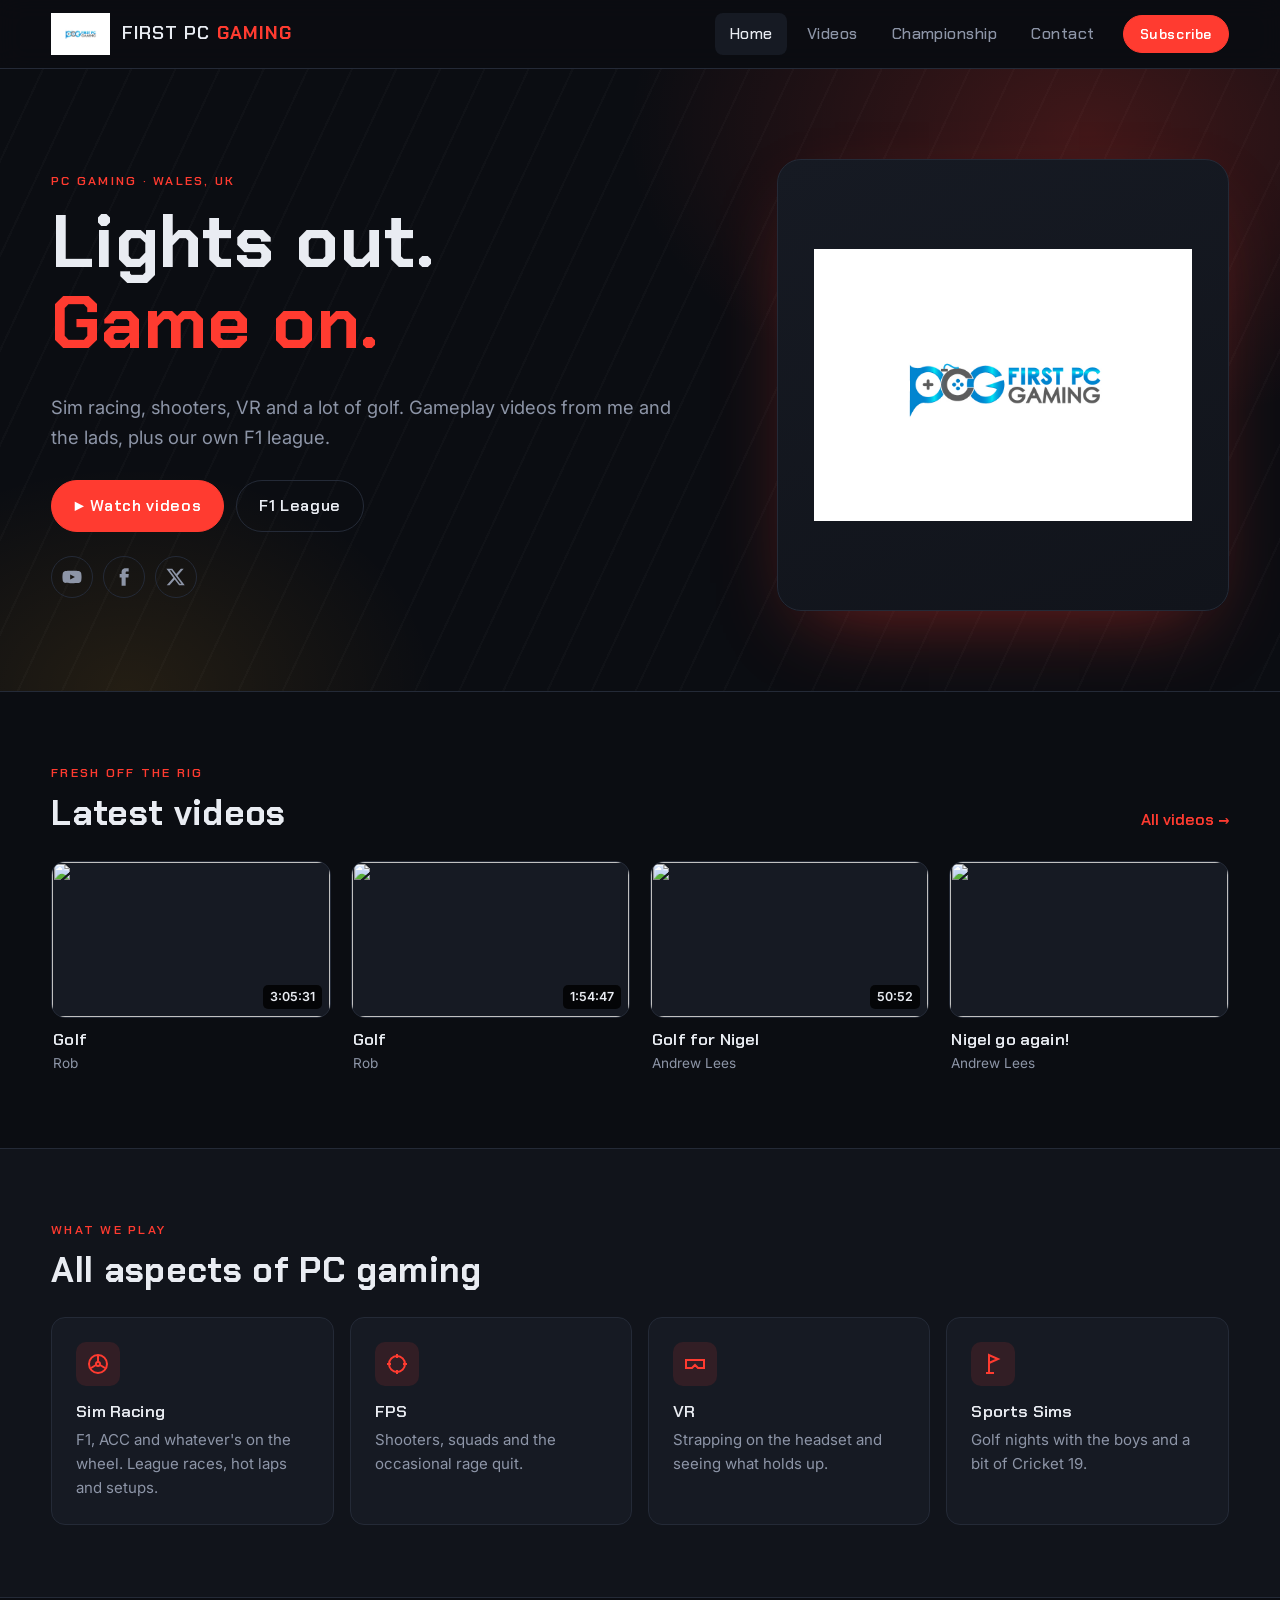
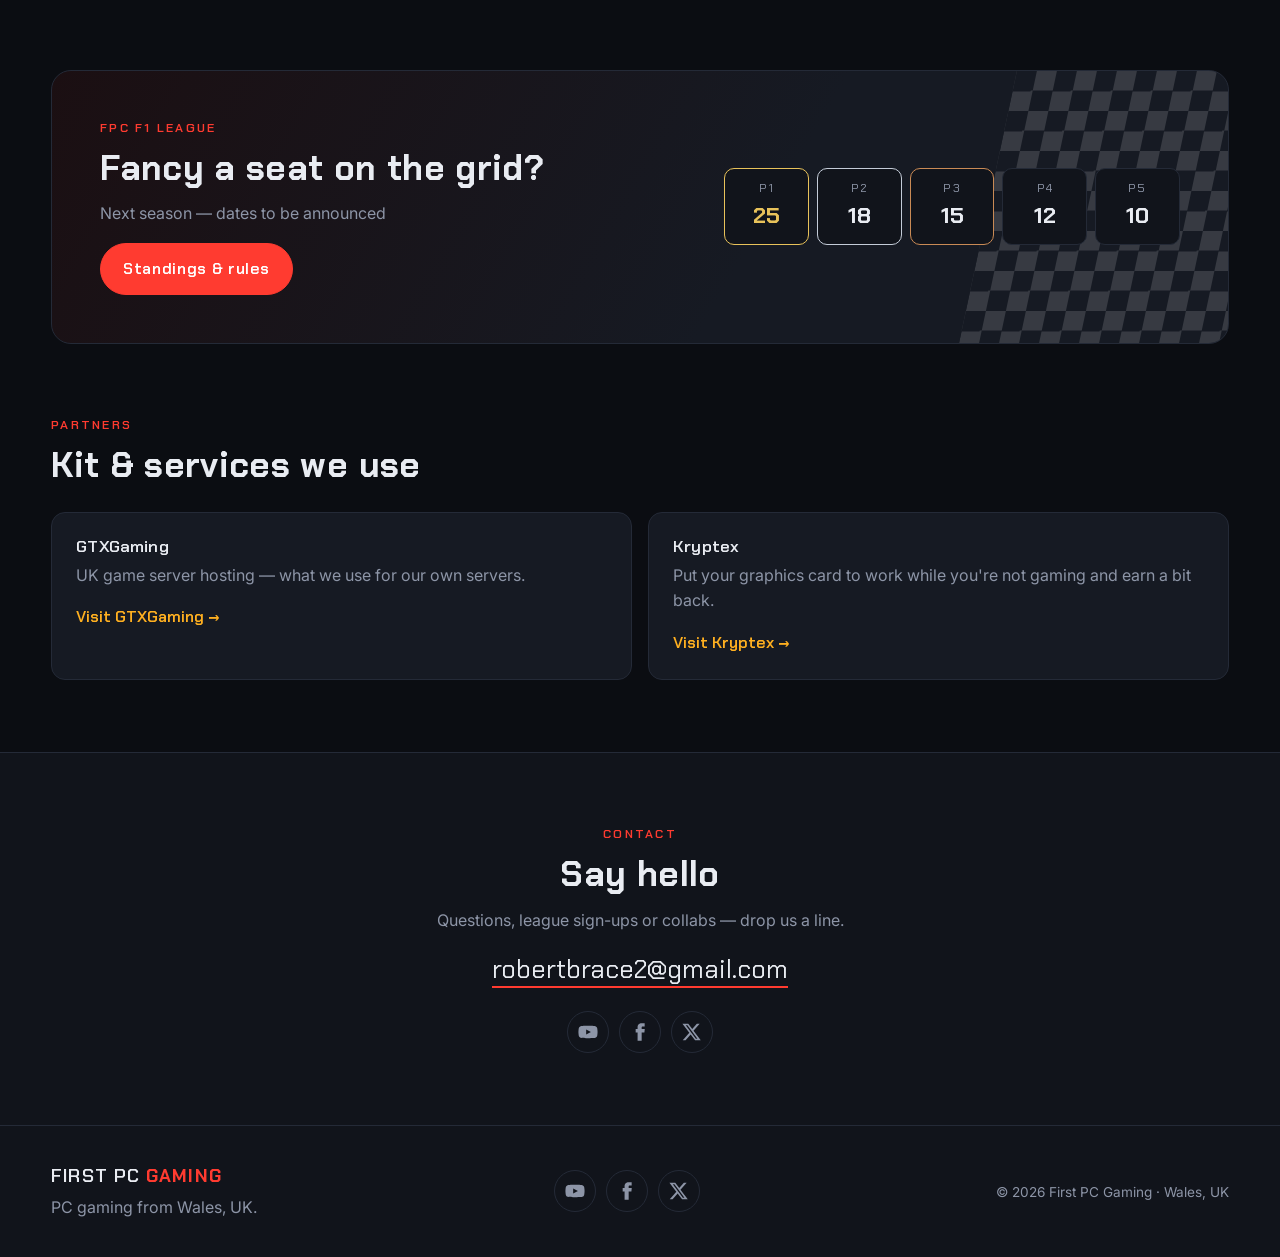
==== index.html @ c9cb9229 "Initial First PC Gaming site New static site replacing the Wix version: home, video player page (FPC" ====
<!DOCTYPE html>
<html lang="en-GB">
<head>
  <meta charset="utf-8">
  <meta name="viewport" content="width=device-width, initial-scale=1">
  <title>First PC Gaming | Sim Racing, FPS &amp; VR from Wales</title>
  <meta name="description" content="First PC Gaming — sim racing, FPS, VR and sports sims from Wales, UK. Gameplay videos, our F1 league and more.">
  <meta property="og:title" content="First PC Gaming">
  <meta property="og:description" content="Sim racing, FPS, VR and sports sims from Wales, UK.">
  <meta property="og:image" content="assets/logo.png">
  <link rel="icon" href="assets/logo.png">
  <link rel="preconnect" href="https://fonts.googleapis.com">
  <link rel="preconnect" href="https://fonts.gstatic.com" crossorigin>
  <link href="https://fonts.googleapis.com/css2?family=Chakra+Petch:wght@500;600;700&family=Inter:wght@400;500;600&display=swap" rel="stylesheet">
  <link rel="stylesheet" href="css/style.css">
</head>
<body data-page="home">
  <header id="site-header"></header>

  <main>
    <!-- HERO -->
    <section class="hero">
      <div class="wrap hero-grid">
        <div>
          <span class="eyebrow">PC gaming · Wales, UK</span>
          <h1>Lights out.<br><span>Game on.</span></h1>
          <p class="lead">Sim racing, shooters, VR and a lot of golf. Gameplay videos from me and the lads, plus our own F1 league.</p>
          <div class="hero-actions">
            <a class="btn" href="videos.html">▶ Watch videos</a>
            <a class="btn btn-ghost" href="championship.html">F1 League</a>
          </div>
          <div class="socials" id="hero-socials"></div>
        </div>
        <div class="hero-logo">
          <img src="assets/logo.png" alt="First PC Gaming logo"
               onerror="this.onerror=null;this.src='https://static.wixstatic.com/media/50b668_8c96d8441afd494b9d8a422ab6ccc55d~mv2.png'">
        </div>
      </div>
    </section>

    <!-- LATEST VIDEOS -->
    <section>
      <div class="wrap">
        <div class="section-head">
          <div>
            <span class="eyebrow">Fresh off the rig</span>
            <h2>Latest videos</h2>
          </div>
          <a class="link-arrow" href="videos.html">All videos →</a>
        </div>
        <div class="vgrid" id="latest-videos"></div>
      </div>
    </section>

    <!-- WHAT WE PLAY -->
    <section style="background: var(--bg-2); border-block: 1px solid var(--line);">
      <div class="wrap">
        <div class="section-head">
          <div>
            <span class="eyebrow">What we play</span>
            <h2>All aspects of PC gaming</h2>
          </div>
        </div>
        <div class="games">
          <div class="game">
            <div class="ico"><svg width="24" height="24" viewBox="0 0 24 24" fill="none" stroke="currentColor" stroke-width="2"><circle cx="12" cy="12" r="9"/><circle cx="12" cy="12" r="2"/><path d="M12 3v7M5 16l5-3M19 16l-5-3"/></svg></div>
            <h3>Sim Racing</h3>
            <p>F1, ACC and whatever's on the wheel. League races, hot laps and setups.</p>
          </div>
          <div class="game">
            <div class="ico"><svg width="24" height="24" viewBox="0 0 24 24" fill="none" stroke="currentColor" stroke-width="2"><circle cx="12" cy="12" r="8"/><path d="M12 2v4M12 18v4M2 12h4M18 12h4"/></svg></div>
            <h3>FPS</h3>
            <p>Shooters, squads and the occasional rage quit.</p>
          </div>
          <div class="game">
            <div class="ico"><svg width="24" height="24" viewBox="0 0 24 24" fill="none" stroke="currentColor" stroke-width="2"><path d="M3 8h18v8h-6l-3-3-3 3H3z"/></svg></div>
            <h3>VR</h3>
            <p>Strapping on the headset and seeing what holds up.</p>
          </div>
          <div class="game">
            <div class="ico"><svg width="24" height="24" viewBox="0 0 24 24" fill="none" stroke="currentColor" stroke-width="2"><path d="M8 21V3l9 4-9 4"/><path d="M5 21h8"/></svg></div>
            <h3>Sports Sims</h3>
            <p>Golf nights with the boys and a bit of Cricket 19.</p>
          </div>
        </div>
      </div>
    </section>

    <!-- CHAMPIONSHIP TEASER -->
    <section>
      <div class="wrap">
        <div class="champ-banner">
          <div style="position:relative;z-index:1">
            <span class="eyebrow">FPC F1 League</span>
            <h2>Fancy a seat on the grid?</h2>
            <p class="muted" id="champ-season"></p>
            <a class="btn" href="championship.html">Standings &amp; rules</a>
          </div>
          <div class="points-grid" aria-label="Points for top five">
            <div class="pos podium p1"><span class="place">P1</span><span class="pts">25</span></div>
            <div class="pos podium p2"><span class="place">P2</span><span class="pts">18</span></div>
            <div class="pos podium p3"><span class="place">P3</span><span class="pts">15</span></div>
            <div class="pos"><span class="place">P4</span><span class="pts">12</span></div>
            <div class="pos"><span class="place">P5</span><span class="pts">10</span></div>
          </div>
        </div>
      </div>
    </section>

    <!-- PARTNERS -->
    <section style="padding-top:0">
      <div class="wrap">
        <div class="section-head">
          <div>
            <span class="eyebrow">Partners</span>
            <h2>Kit &amp; services we use</h2>
          </div>
        </div>
        <div class="partners" id="partners"></div>
      </div>
    </section>

    <!-- CONTACT -->
    <section id="contact" class="contact" style="background: var(--bg-2); border-top: 1px solid var(--line);">
      <div class="wrap">
        <span class="eyebrow">Contact</span>
        <h2>Say hello</h2>
        <p class="muted">Questions, league sign-ups or collabs — drop us a line.</p>
        <a class="contact-mail" id="contact-email" href="#"></a>
        <div class="socials" id="contact-socials"></div>
      </div>
    </section>
  </main>

  <footer id="site-footer"></footer>

  <script src="js/site-data.js"></script>
  <script src="js/main.js"></script>
  <script>document.getElementById("contact-socials").innerHTML = document.getElementById("hero-socials").innerHTML;</script>
</body>
</html>
---- css/style.css ----
/* First PC Gaming — styles */
:root {
  --bg: #0b0d12;
  --bg-2: #11141b;
  --panel: #161a23;
  --line: #242a37;
  --text: #e9ecf2;
  --muted: #8d95a7;
  --accent: #ff3b30;      /* racing red */
  --accent-2: #ffb020;    /* amber */
  --radius: 14px;
  --head: "Chakra Petch", system-ui, sans-serif;
  --body: "Inter", system-ui, -apple-system, "Segoe UI", sans-serif;
}

* { box-sizing: border-box; }
html { scroll-behavior: smooth; }
body {
  margin: 0; background: var(--bg); color: var(--text);
  font: 16px/1.6 var(--body); -webkit-font-smoothing: antialiased;
}
img { max-width: 100%; display: block; }
a { color: inherit; }
h1, h2, h3 { font-family: var(--head); line-height: 1.1; margin: 0 0 .4em; letter-spacing: .01em; }
h1 { font-size: clamp(2.4rem, 6vw, 4.6rem); font-weight: 700; }
h2 { font-size: clamp(1.6rem, 3vw, 2.2rem); font-weight: 700; }
h3 { font-size: 1.05rem; font-weight: 600; }
p { margin: 0 0 1em; }
.muted { color: var(--muted); }
.small { font-size: .85rem; }
.wrap { width: min(1180px, 92vw); margin: 0 auto; }
section { padding: 72px 0; }
.eyebrow {
  font-family: var(--head); text-transform: uppercase; letter-spacing: .18em;
  font-size: .78rem; color: var(--accent); font-weight: 600; margin-bottom: .8em; display: block;
}
.section-head { display: flex; justify-content: space-between; align-items: end; gap: 20px; margin-bottom: 28px; flex-wrap: wrap; }
.section-head h2 { margin: 0; }

/* Buttons */
.btn {
  display: inline-flex; align-items: center; gap: 8px; padding: 12px 22px;
  background: var(--accent); color: #fff; text-decoration: none; border-radius: 999px;
  font-family: var(--head); font-weight: 600; letter-spacing: .04em; border: 1px solid var(--accent);
  transition: transform .15s, background .15s;
}
.btn:hover { transform: translateY(-1px); background: #ff5147; }
.btn-ghost { background: transparent; border-color: var(--line); color: var(--text); }
.btn-ghost:hover { background: var(--panel); border-color: var(--muted); }
.btn-sm { padding: 7px 16px; font-size: .88rem; }
.link-arrow { color: var(--accent); font-family: var(--head); font-weight: 600; text-decoration: none; }

/* Header */
#site-header {
  position: sticky; top: 0; z-index: 50;
  background: rgba(11, 13, 18, .82); backdrop-filter: blur(12px);
  border-bottom: 1px solid var(--line);
}
.header-inner { display: flex; align-items: center; justify-content: space-between; height: 68px; }
.brand { display: flex; align-items: center; gap: 12px; text-decoration: none; }
.brand img { height: 42px; width: auto; }
.brand-text { font-family: var(--head); font-size: 1.15rem; font-weight: 600; text-transform: uppercase; letter-spacing: .06em; }
.brand-text b { color: var(--accent); }
.nav { display: flex; align-items: center; gap: 6px; }
.nav a:not(.btn) {
  text-decoration: none; padding: 8px 14px; border-radius: 8px; color: var(--muted);
  font-family: var(--head); font-weight: 500; letter-spacing: .03em;
}
.nav a:not(.btn):hover { color: var(--text); }
.nav a.active { color: var(--text); background: var(--panel); }
.nav .btn { margin-left: 8px; }
.nav-toggle { display: none; background: none; border: 0; padding: 10px; cursor: pointer; }
.nav-toggle span { display: block; width: 22px; height: 2px; background: var(--text); margin: 5px 0; transition: .2s; }

@media (max-width: 760px) {
  .nav-toggle { display: block; }
  .nav {
    position: absolute; top: 68px; left: 0; right: 0; flex-direction: column; align-items: stretch;
    background: var(--bg-2); border-bottom: 1px solid var(--line); padding: 12px 4vw 20px; display: none;
  }
  #site-header.open .nav { display: flex; }
  .nav .btn { margin: 8px 0 0; justify-content: center; }
  .brand .brand-text { display: none; }
}

/* Hero */
.hero { position: relative; padding: 90px 0 80px; overflow: hidden; border-bottom: 1px solid var(--line); }
.hero::before {
  content: ""; position: absolute; inset: 0; z-index: -1;
  background:
    radial-gradient(60% 80% at 85% 10%, rgba(255, 59, 48, .22), transparent 60%),
    radial-gradient(40% 60% at 10% 100%, rgba(255, 176, 32, .10), transparent 60%),
    repeating-linear-gradient(115deg, transparent 0 38px, rgba(255,255,255,.018) 38px 40px);
}
.hero-grid { display: grid; grid-template-columns: 1.2fr .8fr; gap: 48px; align-items: center; }
.hero h1 span { color: var(--accent); }
.hero .lead { font-size: 1.15rem; color: var(--muted); max-width: 34em; }
.hero-actions { display: flex; gap: 12px; flex-wrap: wrap; margin: 28px 0 24px; }
.hero-logo {
  aspect-ratio: 1; border-radius: 24px; display: grid; place-items: center; padding: 36px;
  background: linear-gradient(160deg, var(--panel), var(--bg-2)); border: 1px solid var(--line);
  box-shadow: 0 30px 80px -30px rgba(255, 59, 48, .45);
}
.hero-logo img { max-height: 100%; object-fit: contain; }
.socials { display: flex; gap: 10px; }
.socials a {
  width: 42px; height: 42px; border-radius: 50%; display: grid; place-items: center;
  border: 1px solid var(--line); color: var(--muted); transition: .15s;
}
.socials a:hover { color: #fff; border-color: var(--accent); background: var(--accent); }
@media (max-width: 860px) {
  .hero-grid { grid-template-columns: 1fr; }
  .hero-logo { max-width: 260px; order: -1; padding: 24px; }
}

/* Stat strip */
.stats { display: grid; grid-template-columns: repeat(3, 1fr); gap: 1px; background: var(--line); border-radius: var(--radius); overflow: hidden; margin-top: 8px; }
.stat { background: var(--bg-2); padding: 18px 20px; }
.stat b { font-family: var(--head); font-size: 1.6rem; display: block; }

/* Games / category cards */
.games { display: grid; grid-template-columns: repeat(4, 1fr); gap: 16px; }
.game {
  background: var(--panel); border: 1px solid var(--line); border-radius: var(--radius);
  padding: 24px; position: relative; overflow: hidden; transition: border-color .2s, transform .2s;
}
.game:hover { border-color: var(--accent); transform: translateY(-3px); }
.game .ico { width: 44px; height: 44px; border-radius: 10px; display: grid; place-items: center; background: rgba(255,59,48,.12); color: var(--accent); margin-bottom: 16px; }
.game p { color: var(--muted); font-size: .94rem; margin: 0; }
@media (max-width: 900px) { .games { grid-template-columns: repeat(2, 1fr); } }
@media (max-width: 520px) { .games { grid-template-columns: 1fr; } }

/* Video cards */
.vgrid { display: grid; grid-template-columns: repeat(auto-fill, minmax(250px, 1fr)); gap: 20px; }
.vcard { text-decoration: none; display: block; border-radius: var(--radius); }
.vthumb { position: relative; aspect-ratio: 16/9; border-radius: var(--radius); overflow: hidden; background: var(--panel); border: 1px solid var(--line); }
.vthumb img { width: 100%; height: 100%; object-fit: cover; transition: transform .35s; }
.vcard:hover .vthumb img { transform: scale(1.05); }
.vlen { position: absolute; right: 8px; bottom: 8px; background: rgba(0,0,0,.8); font-size: .78rem; padding: 2px 7px; border-radius: 5px; font-weight: 600; }
.vplay {
  position: absolute; inset: 0; margin: auto; width: 56px; height: 56px; border-radius: 50%;
  background: var(--accent); opacity: 0; transform: scale(.8); transition: .2s;
}
.vplay::after { content: ""; position: absolute; left: 22px; top: 17px; border-left: 16px solid #fff; border-top: 11px solid transparent; border-bottom: 11px solid transparent; }
.vcard:hover .vplay { opacity: 1; transform: scale(1); }
.vmeta { padding: 12px 2px 0; }
.vmeta h3 { margin: 0 0 2px; }
.vcard.playing .vthumb { border-color: var(--accent); box-shadow: 0 0 0 2px var(--accent); }
.vcard.playing .vmeta h3::before { content: "▶ NOW PLAYING · "; color: var(--accent); font-size: .72rem; letter-spacing: .1em; }

/* Player */
.player-section { padding: 36px 0 24px; }
.player-layout { display: grid; grid-template-columns: 1fr; gap: 16px; }
.player {
  position: relative; aspect-ratio: 16/9; background: #000; border-radius: var(--radius); overflow: hidden;
  border: 1px solid var(--line); box-shadow: 0 30px 80px -40px rgba(255,59,48,.5);
}
.player iframe { position: absolute; inset: 0; width: 100%; height: 100%; border: 0; }
.now-playing { display: flex; justify-content: space-between; align-items: center; gap: 16px; flex-wrap: wrap; }
.now-playing h1 { font-size: clamp(1.4rem, 3vw, 2rem); margin: 0; }

.tabs { display: flex; gap: 8px; border-bottom: 1px solid var(--line); margin-bottom: 28px; overflow-x: auto; }
.tabs button {
  background: none; border: 0; color: var(--muted); padding: 14px 18px; cursor: pointer;
  font: 600 1rem var(--head); letter-spacing: .03em; border-bottom: 2px solid transparent; margin-bottom: -1px; white-space: nowrap;
}
.tabs button[aria-selected="true"] { color: var(--text); border-bottom-color: var(--accent); }
.tabs .count { font-size: .75rem; background: var(--panel); border-radius: 999px; padding: 1px 8px; margin-left: 6px; color: var(--muted); }
.channel-info { display: flex; justify-content: space-between; align-items: center; gap: 16px; flex-wrap: wrap; margin-bottom: 24px; }
.channel-info h2 { margin: 0 0 4px; }
.channel-info p { margin: 0; }

/* Championship teaser + page */
.champ-banner {
  border-radius: 20px; padding: 48px; position: relative; overflow: hidden;
  background: linear-gradient(120deg, #1b0f12, var(--panel) 60%); border: 1px solid var(--line);
  display: grid; grid-template-columns: 1.3fr 1fr; gap: 32px; align-items: center;
}
.champ-banner::after {
  content: ""; position: absolute; right: -40px; top: 0; bottom: 0; width: 280px; opacity: .14;
  background: repeating-conic-gradient(#fff 0 25%, transparent 0 50%) 0 0 / 40px 40px;
  transform: skewX(-12deg);
}
@media (max-width: 760px) { .champ-banner { grid-template-columns: 1fr; padding: 32px; } }

.points-grid { display: grid; grid-template-columns: repeat(5, 1fr); gap: 8px; }
.pos { background: var(--bg-2); border: 1px solid var(--line); border-radius: 10px; padding: 10px 8px; text-align: center; position: relative; z-index: 1; }
.pos .place { display: block; font-size: .75rem; color: var(--muted); font-family: var(--head); letter-spacing: .1em; }
.pos .pts { font-family: var(--head); font-size: 1.4rem; font-weight: 700; }
.pos.p1 { border-color: #e8c25a; } .pos.p1 .pts { color: #e8c25a; }
.pos.p2 { border-color: #c4ccd8; } .pos.p3 { border-color: #c98a55; }

.two-col { display: grid; grid-template-columns: 1.4fr 1fr; gap: 24px; align-items: start; }
@media (max-width: 900px) { .two-col { grid-template-columns: 1fr; } }
.panel { background: var(--panel); border: 1px solid var(--line); border-radius: var(--radius); padding: 28px; }
.panel h2 { font-size: 1.3rem; }
.table { width: 100%; border-collapse: collapse; }
.table th { text-align: left; font: 600 .75rem var(--head); letter-spacing: .12em; text-transform: uppercase; color: var(--muted); padding: 10px 12px; border-bottom: 1px solid var(--line); }
.table td { padding: 14px 12px; border-bottom: 1px solid var(--line); }
.table .r { text-align: right; }
.table tr.leader td:first-child { color: var(--accent); font-weight: 700; }
.empty { text-align: center; padding: 36px 16px; border: 1px dashed var(--line); border-radius: 12px; }
.empty p { margin: 0; }
.rules { margin: 0; padding-left: 20px; }
.rules li { margin-bottom: 10px; color: var(--muted); }
.rules li::marker { color: var(--accent); }
.round { display: grid; grid-template-columns: 48px 1fr auto; gap: 12px; align-items: center; padding: 12px 0; border-bottom: 1px solid var(--line); }
.rnum { font-family: var(--head); font-weight: 700; color: var(--muted); }
.round.done { opacity: .5; }
.round.next .rnum { color: var(--accent); }

/* Partners */
.partners { display: grid; grid-template-columns: repeat(2, 1fr); gap: 16px; }
.partner { display: block; text-decoration: none; background: var(--panel); border: 1px solid var(--line); border-radius: var(--radius); padding: 24px; transition: border-color .2s; }
.partner:hover { border-color: var(--accent-2); }
.partner .link-arrow { color: var(--accent-2); }
@media (max-width: 640px) { .partners { grid-template-columns: 1fr; } }

/* Contact */
.contact { text-align: center; }
.contact .socials { justify-content: center; margin-top: 20px; }
.contact-mail { font-family: var(--head); font-size: clamp(1.1rem, 3vw, 1.6rem); color: var(--text); text-decoration: none; border-bottom: 2px solid var(--accent); }

/* Footer */
#site-footer { border-top: 1px solid var(--line); padding: 36px 0; background: var(--bg-2); }
.footer-inner { display: flex; justify-content: space-between; align-items: center; gap: 20px; flex-wrap: wrap; }
.footer-inner p { margin: 4px 0 0; }

.page-head { padding: 56px 0 8px; }
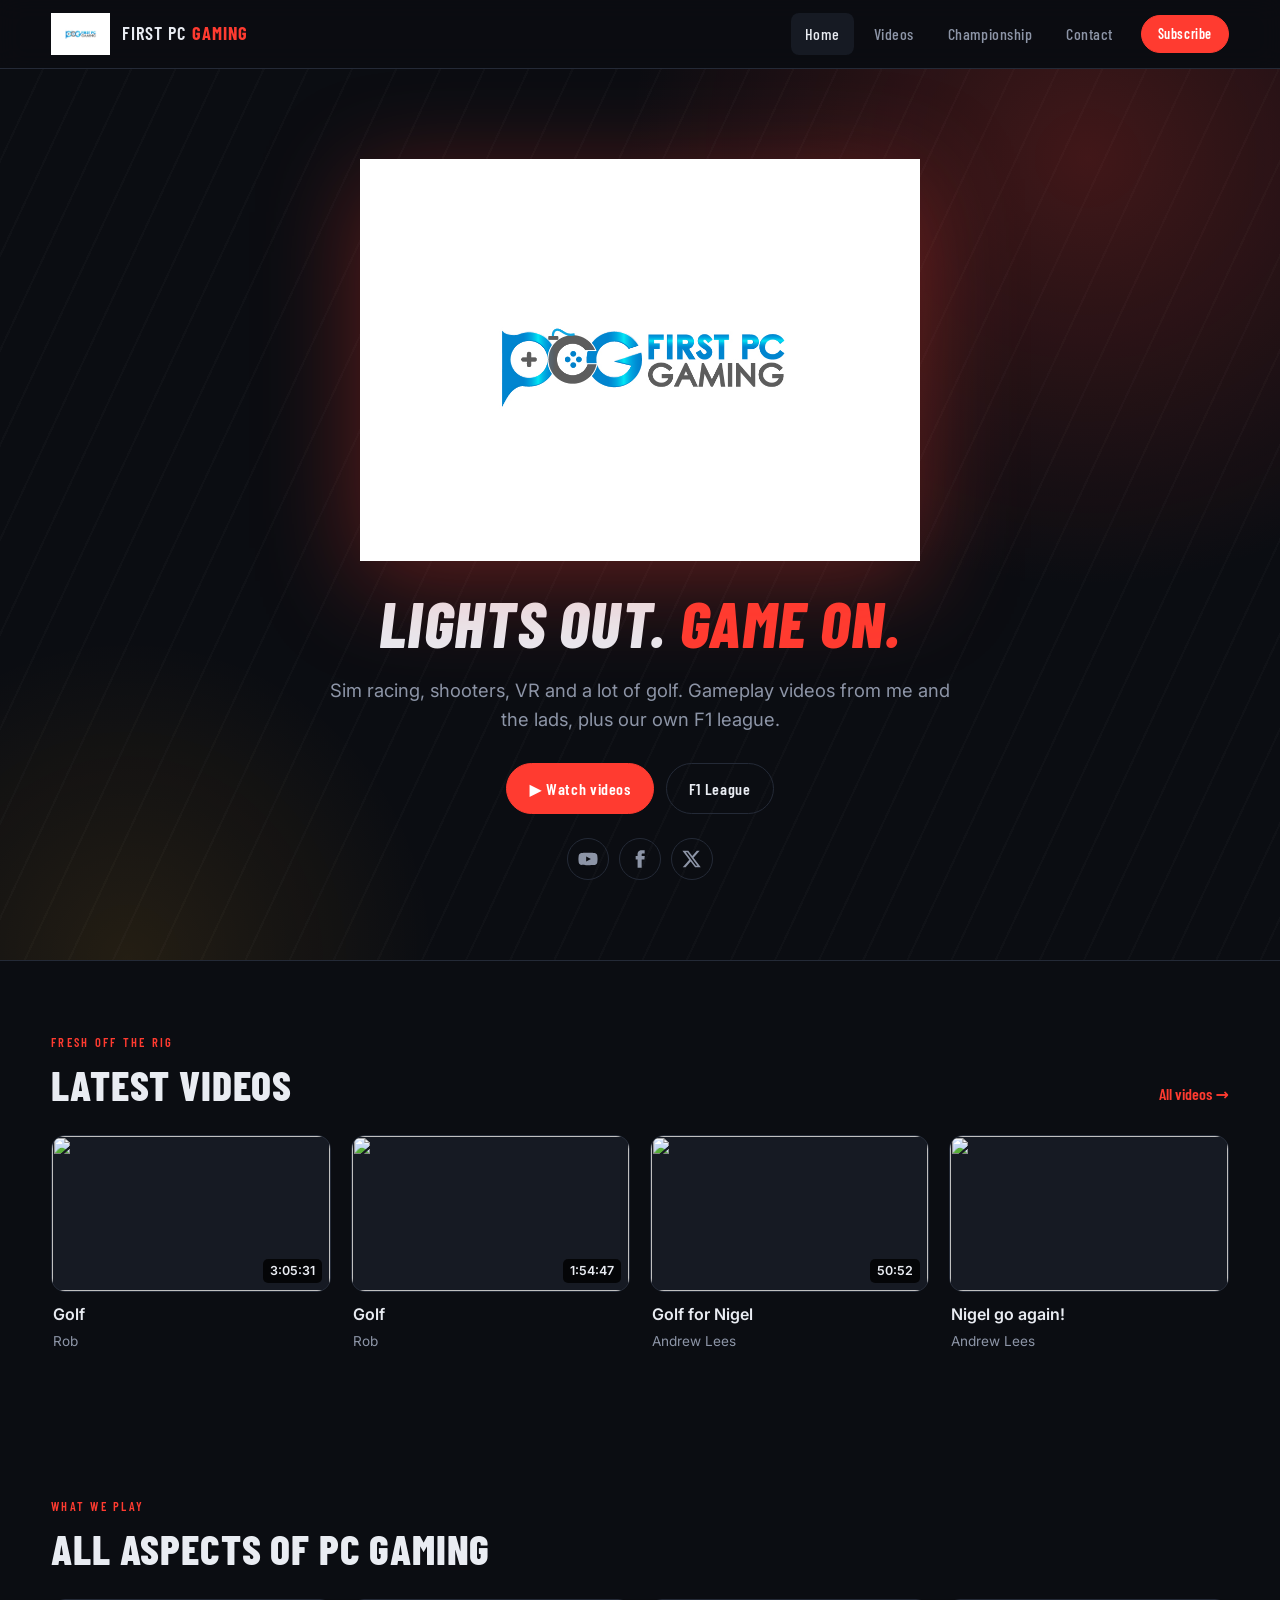
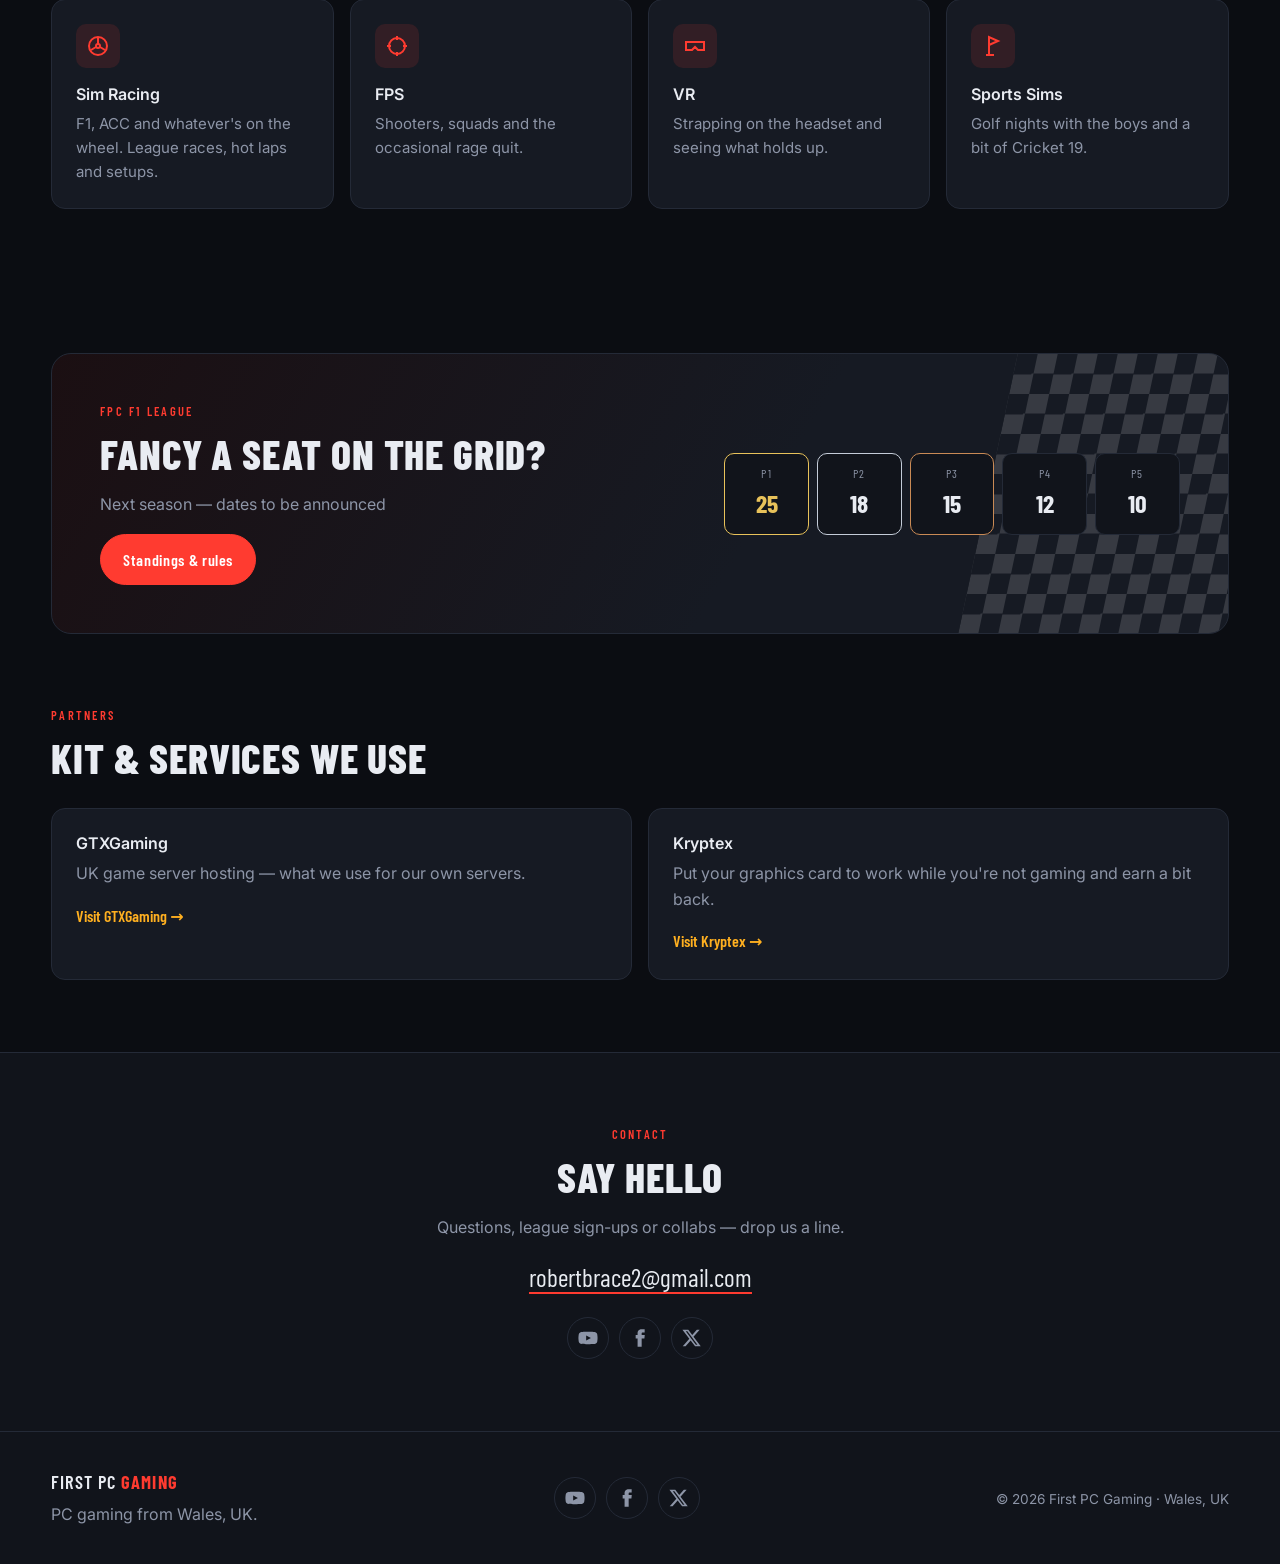
==== commit 8f211009: "Big logo hero, new heading font, live news section Centred hero with large logo above buttons, Barlo" ====
--- a/index.html
+++ b/index.html
@@ -11,7 +11,7 @@
   <link rel="icon" href="assets/logo.png">
   <link rel="preconnect" href="https://fonts.googleapis.com">
   <link rel="preconnect" href="https://fonts.gstatic.com" crossorigin>
-  <link href="https://fonts.googleapis.com/css2?family=Chakra+Petch:wght@500;600;700&family=Inter:wght@400;500;600&display=swap" rel="stylesheet">
+  <link href="https://fonts.googleapis.com/css2?family=Barlow+Condensed:ital,wght@0,500;0,600;0,700;0,800;1,800&family=Inter:wght@400;500;600&display=swap" rel="stylesheet">
   <link rel="stylesheet" href="css/style.css">
 </head>
 <body data-page="home">
@@ -20,21 +20,16 @@
   <main>
     <!-- HERO -->
     <section class="hero">
-      <div class="wrap hero-grid">
-        <div>
-          <span class="eyebrow">PC gaming · Wales, UK</span>
-          <h1>Lights out.<br><span>Game on.</span></h1>
-          <p class="lead">Sim racing, shooters, VR and a lot of golf. Gameplay videos from me and the lads, plus our own F1 league.</p>
-          <div class="hero-actions">
-            <a class="btn" href="videos.html">▶ Watch videos</a>
-            <a class="btn btn-ghost" href="championship.html">F1 League</a>
-          </div>
-          <div class="socials" id="hero-socials"></div>
+      <div class="wrap hero-center">
+        <img class="hero-logo" src="assets/logo.png" alt="First PC Gaming"
+             onerror="this.onerror=null;this.src='https://static.wixstatic.com/media/50b668_8c96d8441afd494b9d8a422ab6ccc55d~mv2.png'">
+        <h1>Lights out. <span>Game on.</span></h1>
+        <p class="lead">Sim racing, shooters, VR and a lot of golf. Gameplay videos from me and the lads, plus our own F1 league.</p>
+        <div class="hero-actions">
+          <a class="btn" href="videos.html">▶ Watch videos</a>
+          <a class="btn btn-ghost" href="championship.html">F1 League</a>
         </div>
-        <div class="hero-logo">
-          <img src="assets/logo.png" alt="First PC Gaming logo"
-               onerror="this.onerror=null;this.src='https://static.wixstatic.com/media/50b668_8c96d8441afd494b9d8a422ab6ccc55d~mv2.png'">
-        </div>
+        <div class="socials" id="hero-socials"></div>
       </div>
     </section>
 
@@ -52,8 +47,25 @@
       </div>
     </section>
 
+    <!-- NEWS (auto-updated hourly) -->
+    <section class="news" id="news" hidden>
+      <div class="wrap">
+        <div class="section-head">
+          <div>
+            <span class="eyebrow">Around the world</span>
+            <h2>Gaming &amp; hardware news</h2>
+          </div>
+          <span class="muted small" id="news-updated"></span>
+        </div>
+      </div>
+      <div class="news-row-label wrap"><span class="dot"></span>Gaming</div>
+      <div class="marquee" id="news-gaming"></div>
+      <div class="news-row-label wrap"><span class="dot hw"></span>Hardware <span class="muted small">· NVIDIA · AMD · Intel</span></div>
+      <div class="marquee reverse" id="news-hardware"></div>
+    </section>
+
     <!-- WHAT WE PLAY -->
-    <section style="background: var(--bg-2); border-block: 1px solid var(--line);">
+    <section>
       <div class="wrap">
         <div class="section-head">
           <div>
--- a/css/style.css
+++ b/css/style.css
@@ -9,7 +9,7 @@
   --accent: #ff3b30;      /* racing red */
   --accent-2: #ffb020;    /* amber */
   --radius: 14px;
-  --head: "Chakra Petch", system-ui, sans-serif;
+  --head: "Barlow Condensed", "Arial Narrow", system-ui, sans-serif;
   --body: "Inter", system-ui, -apple-system, "Segoe UI", sans-serif;
 }
 
@@ -21,10 +21,11 @@
 }
 img { max-width: 100%; display: block; }
 a { color: inherit; }
-h1, h2, h3 { font-family: var(--head); line-height: 1.1; margin: 0 0 .4em; letter-spacing: .01em; }
-h1 { font-size: clamp(2.4rem, 6vw, 4.6rem); font-weight: 700; }
-h2 { font-size: clamp(1.6rem, 3vw, 2.2rem); font-weight: 700; }
-h3 { font-size: 1.05rem; font-weight: 600; }
+h1, h2, h3 { font-family: var(--head); line-height: 1.05; margin: 0 0 .4em; }
+h1, h2 { text-transform: uppercase; font-weight: 800; letter-spacing: .02em; }
+h1 { font-size: clamp(2.2rem, 5.5vw, 4rem); font-style: italic; }
+h2 { font-size: clamp(1.8rem, 3.4vw, 2.6rem); }
+h3 { font-family: var(--body); font-size: 1rem; font-weight: 600; line-height: 1.35; }
 p { margin: 0 0 1em; }
 .muted { color: var(--muted); }
 .small { font-size: .85rem; }
@@ -92,26 +93,58 @@
     radial-gradient(40% 60% at 10% 100%, rgba(255, 176, 32, .10), transparent 60%),
     repeating-linear-gradient(115deg, transparent 0 38px, rgba(255,255,255,.018) 38px 40px);
 }
-.hero-grid { display: grid; grid-template-columns: 1.2fr .8fr; gap: 48px; align-items: center; }
+.hero-center { display: flex; flex-direction: column; align-items: center; text-align: center; }
+.hero-logo {
+  width: min(560px, 86vw); height: auto; margin-bottom: 28px;
+  filter: drop-shadow(0 20px 50px rgba(255, 59, 48, .35));
+}
+.hero h1 { margin-bottom: .3em; }
 .hero h1 span { color: var(--accent); }
-.hero .lead { font-size: 1.15rem; color: var(--muted); max-width: 34em; }
-.hero-actions { display: flex; gap: 12px; flex-wrap: wrap; margin: 28px 0 24px; }
-.hero-logo {
-  aspect-ratio: 1; border-radius: 24px; display: grid; place-items: center; padding: 36px;
-  background: linear-gradient(160deg, var(--panel), var(--bg-2)); border: 1px solid var(--line);
-  box-shadow: 0 30px 80px -30px rgba(255, 59, 48, .45);
-}
-.hero-logo img { max-height: 100%; object-fit: contain; }
+.hero .lead { margin: 0 auto; font-size: 1.15rem; color: var(--muted); max-width: 34em; }
+.hero-actions { display: flex; gap: 12px; flex-wrap: wrap; margin: 28px 0 24px; justify-content: center; }
+.hero .socials { justify-content: center; }
 .socials { display: flex; gap: 10px; }
 .socials a {
   width: 42px; height: 42px; border-radius: 50%; display: grid; place-items: center;
   border: 1px solid var(--line); color: var(--muted); transition: .15s;
 }
 .socials a:hover { color: #fff; border-color: var(--accent); background: var(--accent); }
-@media (max-width: 860px) {
-  .hero-grid { grid-template-columns: 1fr; }
-  .hero-logo { max-width: 260px; order: -1; padding: 24px; }
-}
+
+/* News marquee */
+.news { background: var(--bg-2); border-block: 1px solid var(--line); overflow: hidden; }
+.news-row-label { font: 700 1.05rem var(--head); text-transform: uppercase; letter-spacing: .08em; display: flex; align-items: center; gap: 10px; margin: 8px auto 14px; }
+.news-row-label .dot { width: 9px; height: 9px; border-radius: 50%; background: var(--accent); box-shadow: 0 0 0 4px rgba(255,59,48,.2); animation: pulse 2s infinite; }
+.news-row-label .dot.hw { background: var(--accent-2); box-shadow: 0 0 0 4px rgba(255,176,32,.2); }
+@keyframes pulse { 50% { opacity: .35; } }
+.marquee {
+  overflow: hidden; margin-bottom: 36px;
+  mask-image: linear-gradient(90deg, transparent, #000 4%, #000 96%, transparent);
+  -webkit-mask-image: linear-gradient(90deg, transparent, #000 4%, #000 96%, transparent);
+}
+.marquee-track { display: flex; gap: 18px; width: max-content; padding: 4px 0; animation: scroll var(--dur, 120s) linear infinite; }
+.marquee.reverse .marquee-track { animation-direction: reverse; }
+.marquee:hover .marquee-track, .marquee:focus-within .marquee-track, .marquee.paused .marquee-track { animation-play-state: paused; }
+@keyframes scroll { to { transform: translateX(-50%); } }
+@media (prefers-reduced-motion: reduce) {
+  .marquee { overflow-x: auto; }
+  .marquee-track { animation: none; }
+}
+.ncard {
+  width: 300px; flex: none; text-decoration: none; background: var(--panel);
+  border: 1px solid var(--line); border-radius: var(--radius); overflow: hidden; transition: border-color .2s, transform .2s;
+}
+.ncard:hover { border-color: var(--accent); transform: translateY(-3px); }
+.nimg { aspect-ratio: 16/9; background: linear-gradient(135deg, #22283a, #151922); position: relative; overflow: hidden; }
+.nimg img { width: 100%; height: 100%; object-fit: cover; }
+.nimg .nsrc-big { position: absolute; inset: 0; display: grid; place-items: center; font: 800 1.5rem var(--head); text-transform: uppercase; color: var(--line); }
+.nbody { padding: 14px 16px 16px; }
+.nbody h3 { margin: 8px 0 0; display: -webkit-box; -webkit-line-clamp: 3; -webkit-box-orient: vertical; overflow: hidden; }
+.ntags { display: flex; gap: 6px; align-items: center; flex-wrap: wrap; }
+.ntag { font: 700 .72rem var(--head); text-transform: uppercase; letter-spacing: .08em; padding: 2px 8px; border-radius: 4px; background: var(--bg-2); color: var(--muted); }
+.ntag.NVIDIA { background: #76b900; color: #0b0d12; }
+.ntag.AMD { background: #ed1c24; color: #fff; }
+.ntag.Intel { background: #0071c5; color: #fff; }
+.ntime { margin-left: auto; font-size: .78rem; color: var(--muted); }
 
 /* Stat strip */
 .stats { display: grid; grid-template-columns: repeat(3, 1fr); gap: 1px; background: var(--line); border-radius: var(--radius); overflow: hidden; margin-top: 8px; }
@@ -186,7 +219,7 @@
 .points-grid { display: grid; grid-template-columns: repeat(5, 1fr); gap: 8px; }
 .pos { background: var(--bg-2); border: 1px solid var(--line); border-radius: 10px; padding: 10px 8px; text-align: center; position: relative; z-index: 1; }
 .pos .place { display: block; font-size: .75rem; color: var(--muted); font-family: var(--head); letter-spacing: .1em; }
-.pos .pts { font-family: var(--head); font-size: 1.4rem; font-weight: 700; }
+.pos .pts { font-family: var(--head); font-size: 1.6rem; font-weight: 700; }
 .pos.p1 { border-color: #e8c25a; } .pos.p1 .pts { color: #e8c25a; }
 .pos.p2 { border-color: #c4ccd8; } .pos.p3 { border-color: #c98a55; }
 
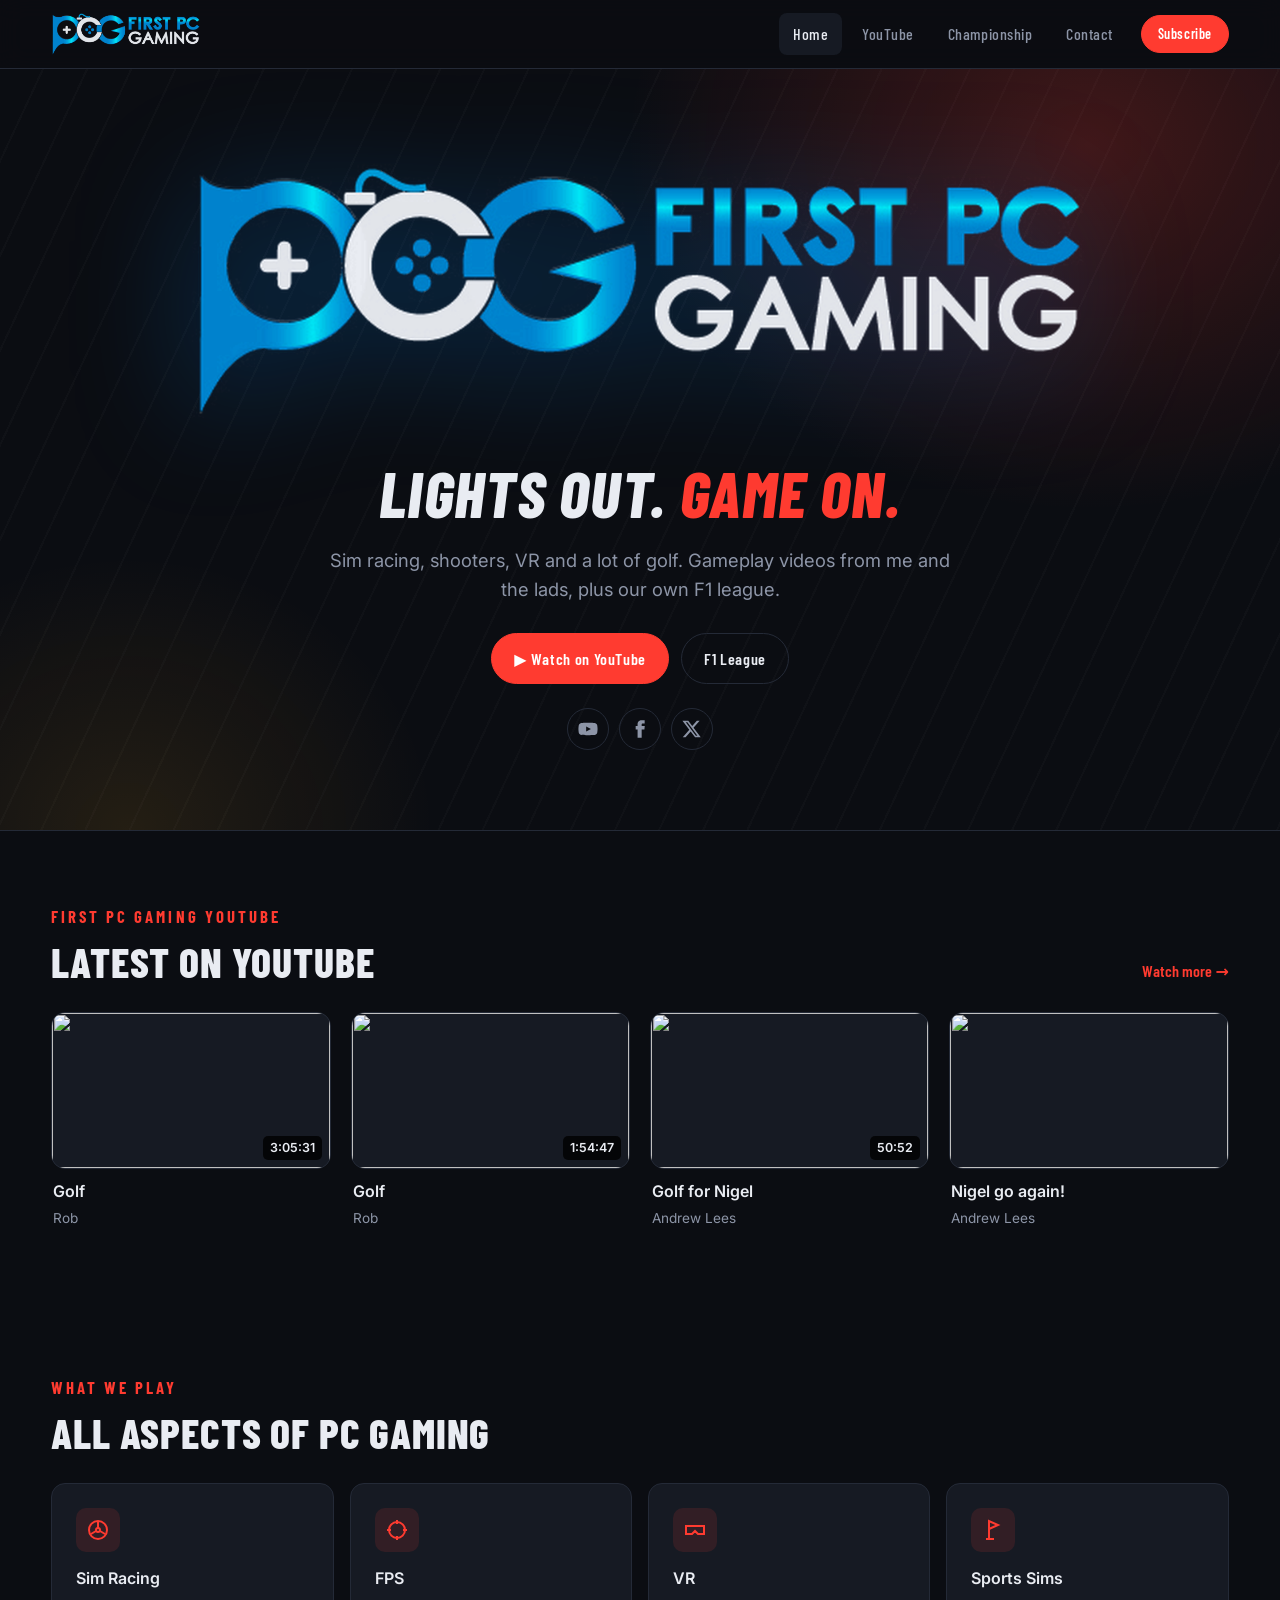
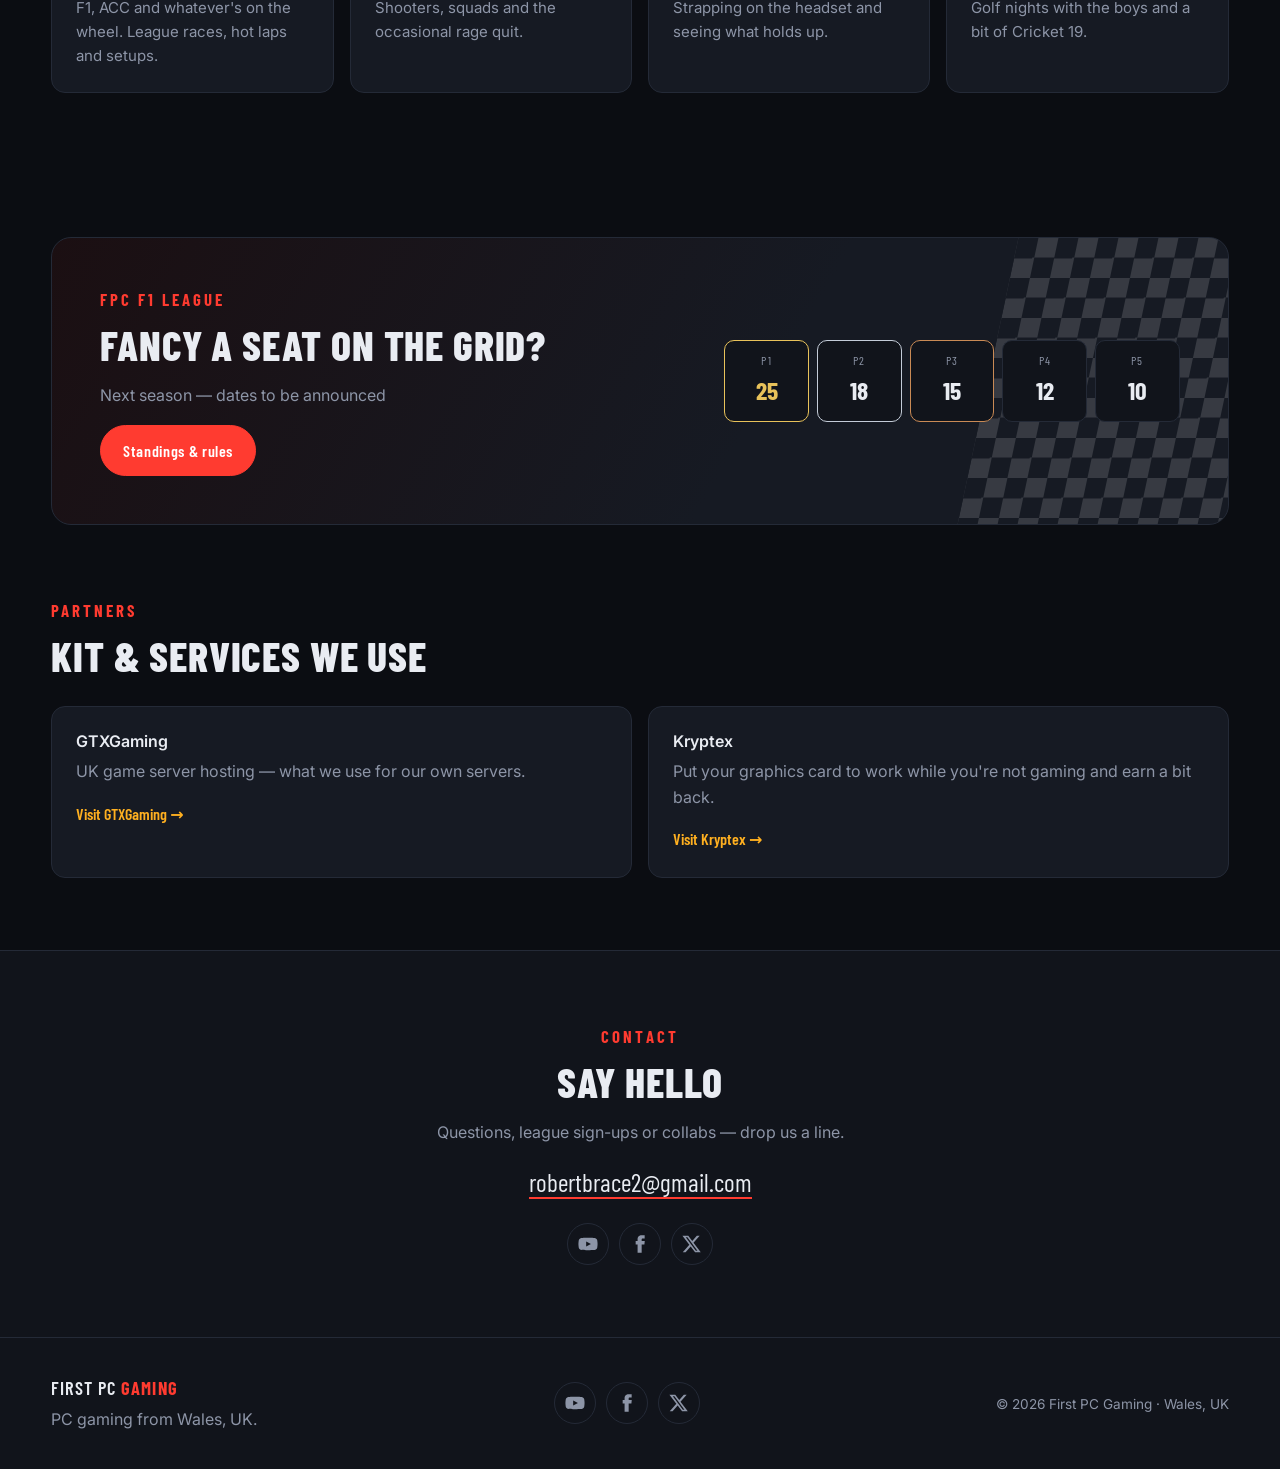
==== commit 0585cdcd: "Wide logo, YouTube naming, draggable news rows Cropped transparent wide logo (bigger hero + header)," ====
--- a/index.html
+++ b/index.html
@@ -7,8 +7,8 @@
   <meta name="description" content="First PC Gaming — sim racing, FPS, VR and sports sims from Wales, UK. Gameplay videos, our F1 league and more.">
   <meta property="og:title" content="First PC Gaming">
   <meta property="og:description" content="Sim racing, FPS, VR and sports sims from Wales, UK.">
-  <meta property="og:image" content="assets/logo.png">
-  <link rel="icon" href="assets/logo.png">
+  <meta property="og:image" content="assets/logo-wide.png">
+  <link rel="icon" href="assets/favicon.png">
   <link rel="preconnect" href="https://fonts.googleapis.com">
   <link rel="preconnect" href="https://fonts.gstatic.com" crossorigin>
   <link href="https://fonts.googleapis.com/css2?family=Barlow+Condensed:ital,wght@0,500;0,600;0,700;0,800;1,800&family=Inter:wght@400;500;600&display=swap" rel="stylesheet">
@@ -21,12 +21,11 @@
     <!-- HERO -->
     <section class="hero">
       <div class="wrap hero-center">
-        <img class="hero-logo" src="assets/logo.png" alt="First PC Gaming"
-             onerror="this.onerror=null;this.src='https://static.wixstatic.com/media/50b668_8c96d8441afd494b9d8a422ab6ccc55d~mv2.png'">
+        <img class="hero-logo" src="assets/logo-wide.png" alt="First PC Gaming" width="1130" height="332">
         <h1>Lights out. <span>Game on.</span></h1>
         <p class="lead">Sim racing, shooters, VR and a lot of golf. Gameplay videos from me and the lads, plus our own F1 league.</p>
         <div class="hero-actions">
-          <a class="btn" href="videos.html">▶ Watch videos</a>
+          <a class="btn" href="videos.html">▶ Watch on YouTube</a>
           <a class="btn btn-ghost" href="championship.html">F1 League</a>
         </div>
         <div class="socials" id="hero-socials"></div>
@@ -38,10 +37,10 @@
       <div class="wrap">
         <div class="section-head">
           <div>
-            <span class="eyebrow">Fresh off the rig</span>
-            <h2>Latest videos</h2>
+            <span class="eyebrow">First PC Gaming YouTube</span>
+            <h2>Latest on YouTube</h2>
           </div>
-          <a class="link-arrow" href="videos.html">All videos →</a>
+          <a class="link-arrow" href="videos.html">Watch more →</a>
         </div>
         <div class="vgrid" id="latest-videos"></div>
       </div>
--- a/css/style.css
+++ b/css/style.css
@@ -33,7 +33,7 @@
 section { padding: 72px 0; }
 .eyebrow {
   font-family: var(--head); text-transform: uppercase; letter-spacing: .18em;
-  font-size: .78rem; color: var(--accent); font-weight: 600; margin-bottom: .8em; display: block;
+  font-size: 1.05rem; color: var(--accent); font-weight: 700; margin-bottom: .6em; display: block;
 }
 .section-head { display: flex; justify-content: space-between; align-items: end; gap: 20px; margin-bottom: 28px; flex-wrap: wrap; }
 .section-head h2 { margin: 0; }
@@ -59,7 +59,7 @@
 }
 .header-inner { display: flex; align-items: center; justify-content: space-between; height: 68px; }
 .brand { display: flex; align-items: center; gap: 12px; text-decoration: none; }
-.brand img { height: 42px; width: auto; }
+.brand img { height: 44px; width: auto; }
 .brand-text { font-family: var(--head); font-size: 1.15rem; font-weight: 600; text-transform: uppercase; letter-spacing: .06em; }
 .brand-text b { color: var(--accent); }
 .nav { display: flex; align-items: center; gap: 6px; }
@@ -95,8 +95,8 @@
 }
 .hero-center { display: flex; flex-direction: column; align-items: center; text-align: center; }
 .hero-logo {
-  width: min(560px, 86vw); height: auto; margin-bottom: 28px;
-  filter: drop-shadow(0 20px 50px rgba(255, 59, 48, .35));
+  width: min(900px, 94vw); height: auto; margin-bottom: 36px;
+  filter: drop-shadow(0 18px 60px rgba(0, 140, 255, .35));
 }
 .hero h1 { margin-bottom: .3em; }
 .hero h1 span { color: var(--accent); }
@@ -121,14 +121,11 @@
   mask-image: linear-gradient(90deg, transparent, #000 4%, #000 96%, transparent);
   -webkit-mask-image: linear-gradient(90deg, transparent, #000 4%, #000 96%, transparent);
 }
-.marquee-track { display: flex; gap: 18px; width: max-content; padding: 4px 0; animation: scroll var(--dur, 120s) linear infinite; }
-.marquee.reverse .marquee-track { animation-direction: reverse; }
-.marquee:hover .marquee-track, .marquee:focus-within .marquee-track, .marquee.paused .marquee-track { animation-play-state: paused; }
-@keyframes scroll { to { transform: translateX(-50%); } }
-@media (prefers-reduced-motion: reduce) {
-  .marquee { overflow-x: auto; }
-  .marquee-track { animation: none; }
-}
+.marquee { cursor: grab; touch-action: pan-y; user-select: none; -webkit-user-select: none; }
+.marquee.dragging { cursor: grabbing; }
+.marquee.dragging .ncard { pointer-events: none; }
+.marquee img { -webkit-user-drag: none; }
+.marquee-track { display: flex; gap: 18px; width: max-content; padding: 4px 0; will-change: transform; }
 .ncard {
   width: 300px; flex: none; text-decoration: none; background: var(--panel);
   border: 1px solid var(--line); border-radius: var(--radius); overflow: hidden; transition: border-color .2s, transform .2s;
@@ -260,3 +257,4 @@
 .footer-inner p { margin: 4px 0 0; }
 
 .page-head { padding: 56px 0 8px; }
+.yt-head { padding-bottom: 0; }
